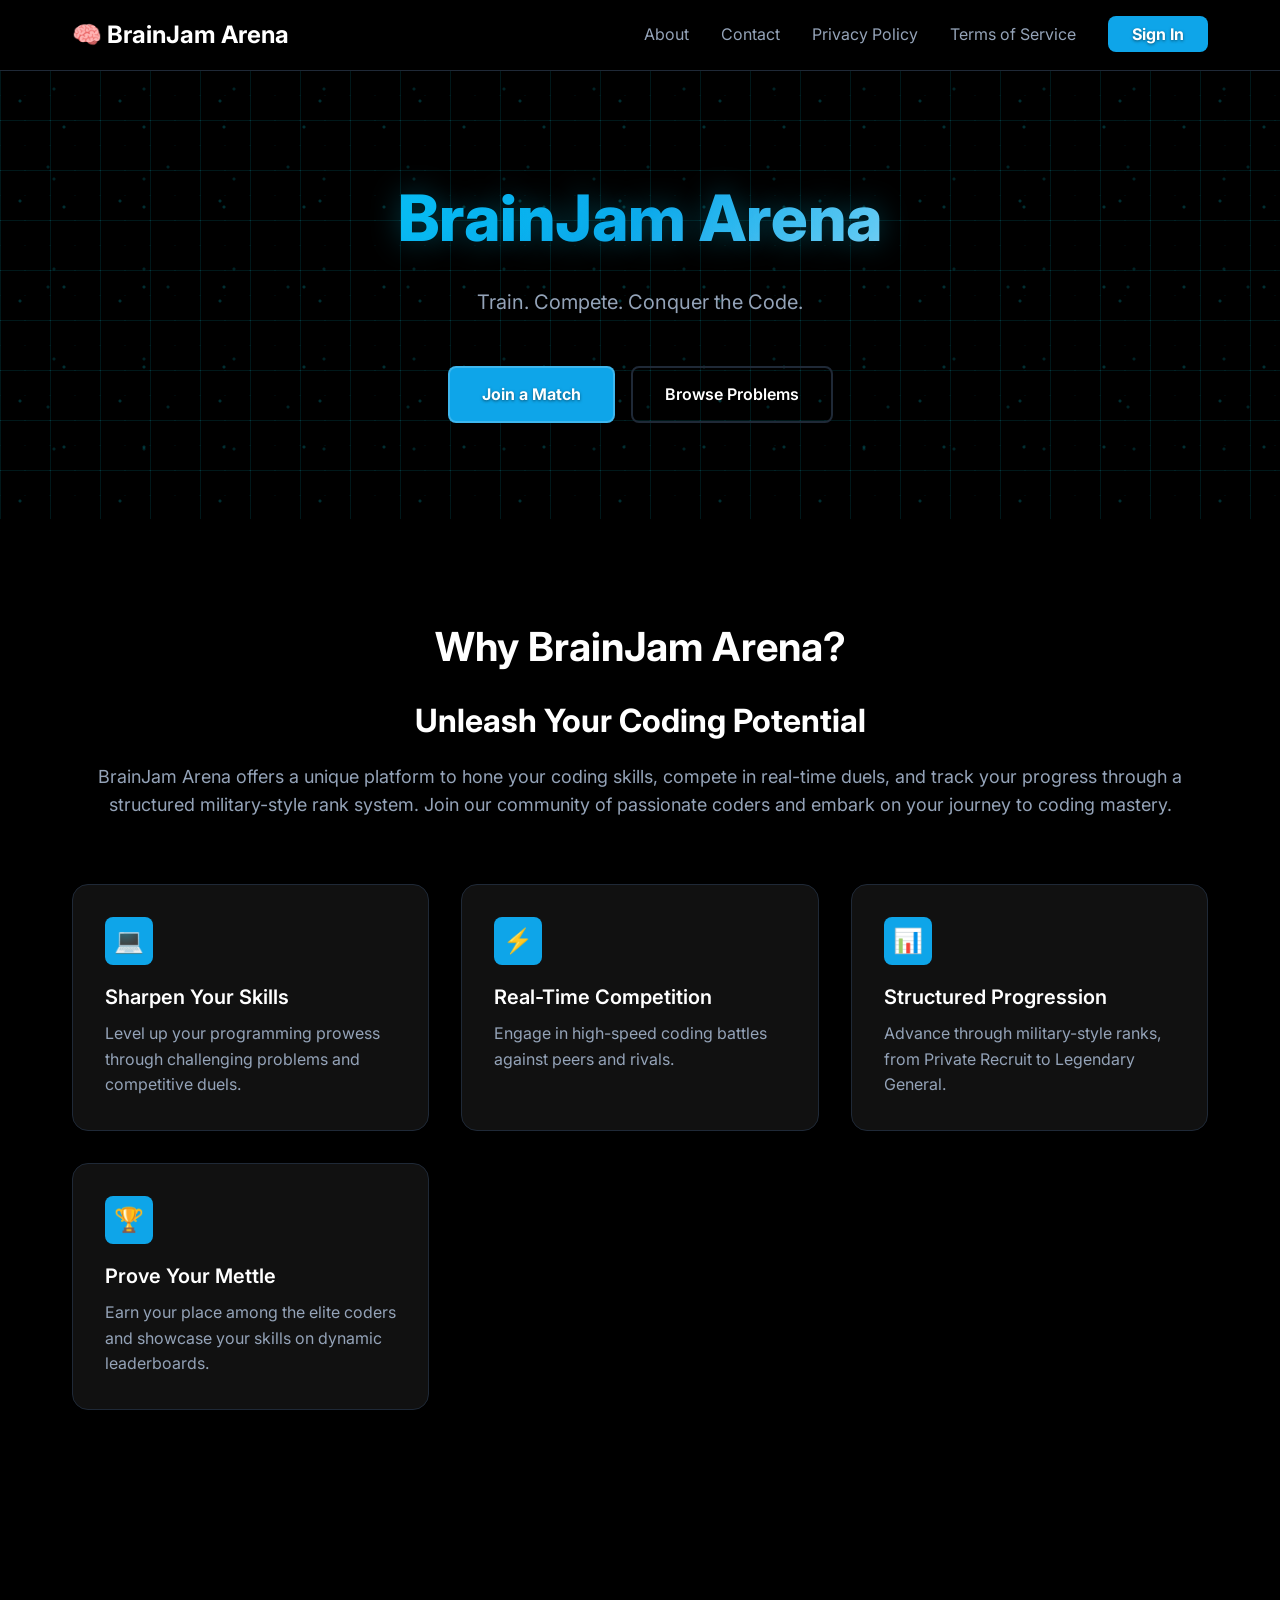
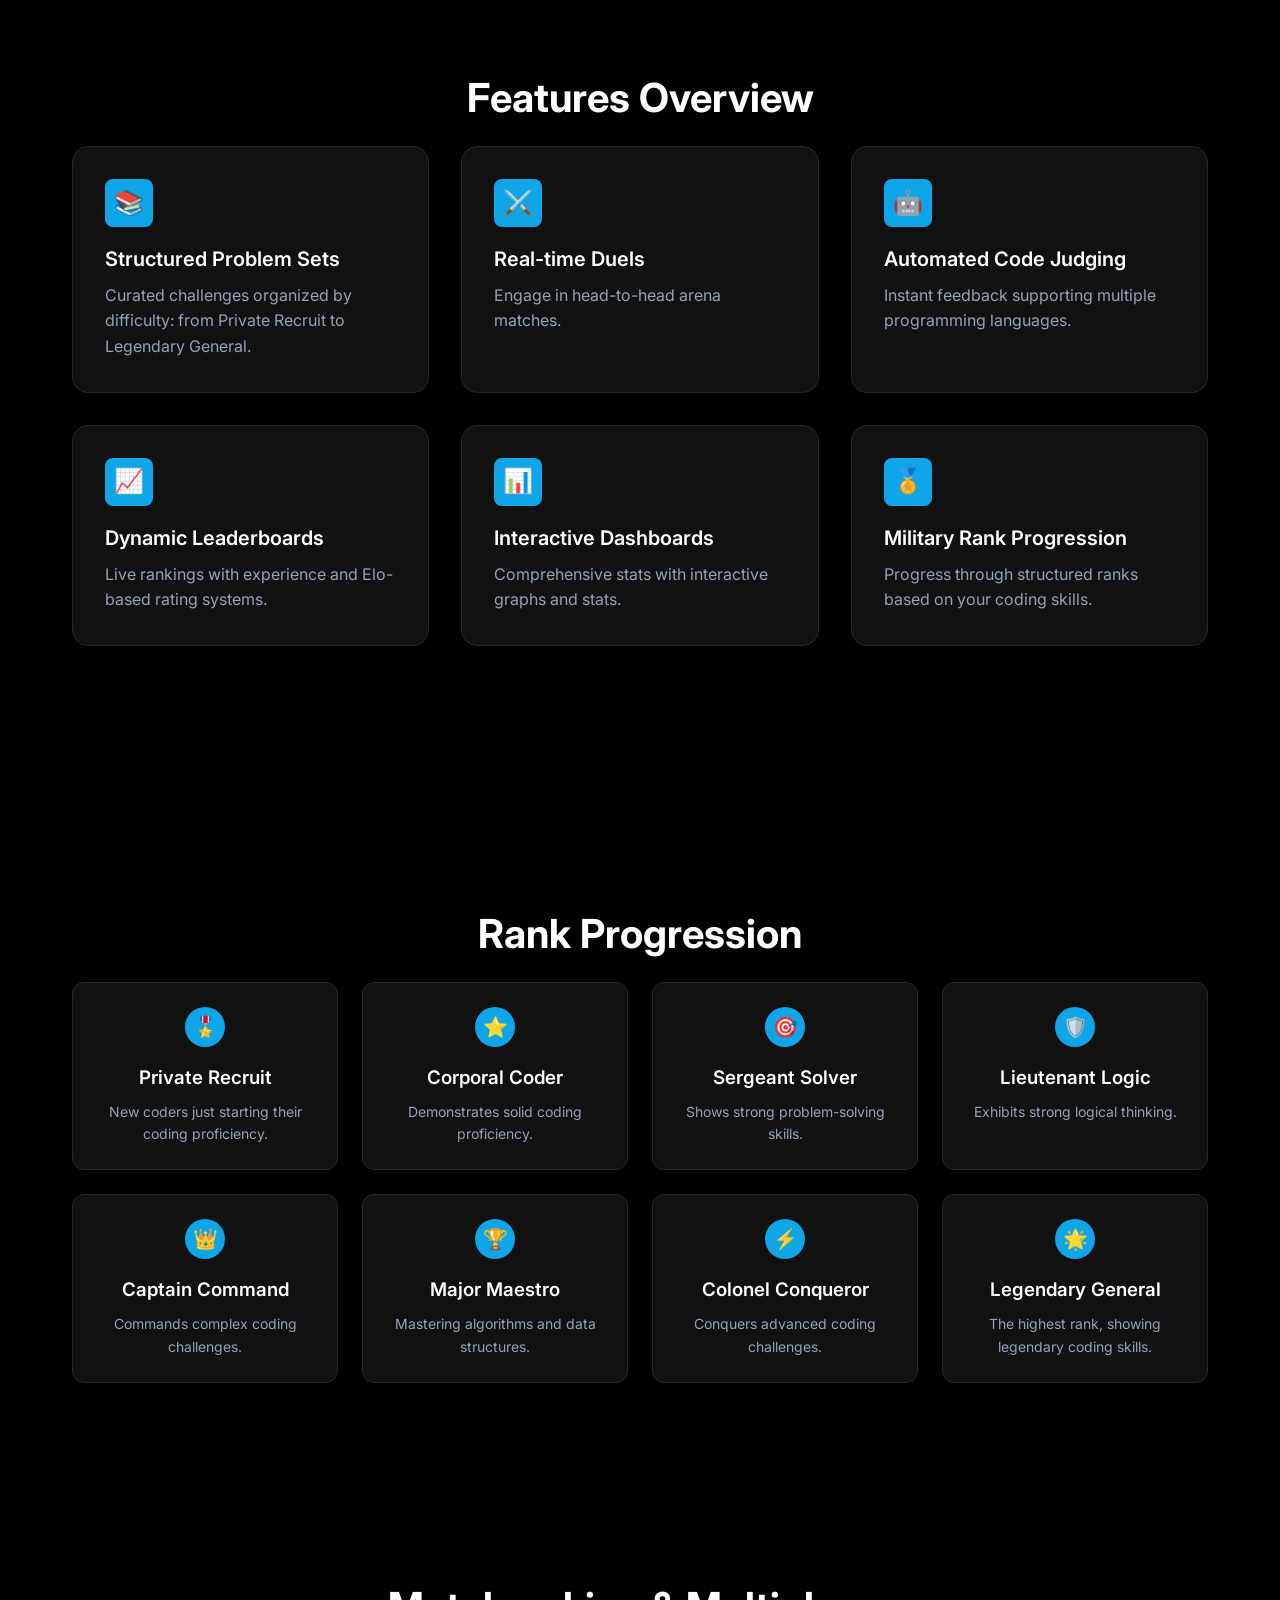
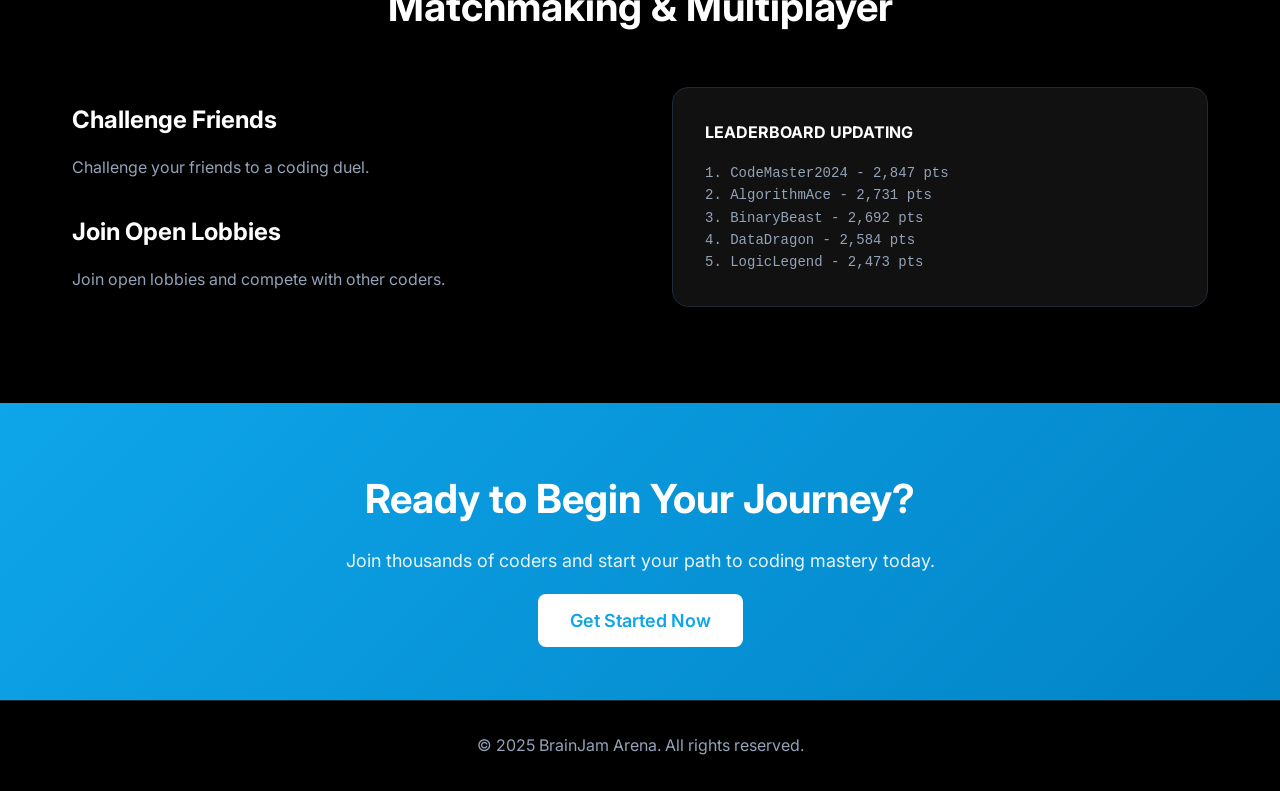
==== public/index.html @ a9536082 "Initial commit: BrainJam project setup" ====
<!DOCTYPE html>
<html lang="en">
<head>
    <meta charset="UTF-8">
    <meta name="viewport" content="width=device-width, initial-scale=1.0">
    <title>BrainJam Arena - Train. Compete. Conquer the Code.</title>
    <link rel="stylesheet" href="css/home.css">
    <link href="https://fonts.googleapis.com/css2?family=Inter:wght@300;400;500;600;700;800&display=swap" rel="stylesheet">
</head>
<body>
    <!-- Header Navigation -->
    <header class="header">
        <nav class="nav-container">
            <a href="/" class="logo">🧠 BrainJam Arena</a>
            <ul class="nav-links">
                <li><a href="#about">About</a></li>
                <li><a href="#contact">Contact</a></li>
                <li><a href="#privacy">Privacy Policy</a></li>
                <li><a href="#terms">Terms of Service</a></li>
                <li><a href="/login.html" class="sign-up-btn">Sign In</a></li>
            </ul>
        </nav>
    </header>

    <!-- Hero Section -->
    <section class="hero">
        <div class="hero-content">
            <h1 class="hero-title">BrainJam Arena</h1>
            <p class="hero-subtitle">Train. Compete. Conquer the Code.</p>
            <div class="hero-buttons">
                <a href="/login.html" class="btn btn-primary">Join a Match</a>
                <a href="#features" class="btn btn-secondary">Browse Problems</a>
            </div>
        </div>
    </section>

    <!-- Why BrainJam Arena Section -->
    <section class="features">
        <div class="container">
            <h2 class="section-title">Why BrainJam Arena?</h2>
            <h3 class="section-title" style="font-size: 2rem; margin-bottom: 1rem;">Unleash Your Coding Potential</h3>
            <p class="section-subtitle">BrainJam Arena offers a unique platform to hone your coding skills, compete in real-time duels, and track your progress through a structured military-style rank system. Join our community of passionate coders and embark on your journey to coding mastery.</p>
            
            <div class="features-grid">
                <div class="feature-card">
                    <div class="feature-icon">💻</div>
                    <h3 class="feature-title">Sharpen Your Skills</h3>
                    <p class="feature-description">Level up your programming prowess through challenging problems and competitive duels.</p>
                </div>
                
                <div class="feature-card">
                    <div class="feature-icon">⚡</div>
                    <h3 class="feature-title">Real-Time Competition</h3>
                    <p class="feature-description">Engage in high-speed coding battles against peers and rivals.</p>
                </div>
                
                <div class="feature-card">
                    <div class="feature-icon">📊</div>
                    <h3 class="feature-title">Structured Progression</h3>
                    <p class="feature-description">Advance through military-style ranks, from Private Recruit to Legendary General.</p>
                </div>
                
                <div class="feature-card">
                    <div class="feature-icon">🏆</div>
                    <h3 class="feature-title">Prove Your Mettle</h3>
                    <p class="feature-description">Earn your place among the elite coders and showcase your skills on dynamic leaderboards.</p>
                </div>
            </div>
        </div>
    </section>

    <!-- Features Overview -->
    <section class="features" style="background: var(--bg-dark);">
        <div class="container">
            <h2 class="section-title">Features Overview</h2>
            
            <div class="features-grid">
                <div class="feature-card">
                    <div class="feature-icon">📚</div>
                    <h3 class="feature-title">Structured Problem Sets</h3>
                    <p class="feature-description">Curated challenges organized by difficulty: from Private Recruit to Legendary General.</p>
                </div>
                
                <div class="feature-card">
                    <div class="feature-icon">⚔️</div>
                    <h3 class="feature-title">Real-time Duels</h3>
                    <p class="feature-description">Engage in head-to-head arena matches.</p>
                </div>
                
                <div class="feature-card">
                    <div class="feature-icon">🤖</div>
                    <h3 class="feature-title">Automated Code Judging</h3>
                    <p class="feature-description">Instant feedback supporting multiple programming languages.</p>
                </div>
                
                <div class="feature-card">
                    <div class="feature-icon">📈</div>
                    <h3 class="feature-title">Dynamic Leaderboards</h3>
                    <p class="feature-description">Live rankings with experience and Elo-based rating systems.</p>
                </div>
                
                <div class="feature-card">
                    <div class="feature-icon">📊</div>
                    <h3 class="feature-title">Interactive Dashboards</h3>
                    <p class="feature-description">Comprehensive stats with interactive graphs and stats.</p>
                </div>
                
                <div class="feature-card">
                    <div class="feature-icon">🏅</div>
                    <h3 class="feature-title">Military Rank Progression</h3>
                    <p class="feature-description">Progress through structured ranks based on your coding skills.</p>
                </div>
            </div>
        </div>
    </section>

    <!-- Rank Progression -->
    <section class="ranking">
        <div class="container">
            <h2 class="section-title">Rank Progression</h2>
            
            <div class="ranking-grid">
                <div class="rank-card">
                    <div class="rank-icon">🎖️</div>
                    <h3 class="rank-title">Private Recruit</h3>
                    <p class="rank-description">New coders just starting their coding proficiency.</p>
                </div>
                
                <div class="rank-card">
                    <div class="rank-icon">⭐</div>
                    <h3 class="rank-title">Corporal Coder</h3>
                    <p class="rank-description">Demonstrates solid coding proficiency.</p>
                </div>
                
                <div class="rank-card">
                    <div class="rank-icon">🎯</div>
                    <h3 class="rank-title">Sergeant Solver</h3>
                    <p class="rank-description">Shows strong problem-solving skills.</p>
                </div>
                
                <div class="rank-card">
                    <div class="rank-icon">🛡️</div>
                    <h3 class="rank-title">Lieutenant Logic</h3>
                    <p class="rank-description">Exhibits strong logical thinking.</p>
                </div>
                
                <div class="rank-card">
                    <div class="rank-icon">👑</div>
                    <h3 class="rank-title">Captain Command</h3>
                    <p class="rank-description">Commands complex coding challenges.</p>
                </div>
                
                <div class="rank-card">
                    <div class="rank-icon">🏆</div>
                    <h3 class="rank-title">Major Maestro</h3>
                    <p class="rank-description">Mastering algorithms and data structures.</p>
                </div>
                
                <div class="rank-card">
                    <div class="rank-icon">⚡</div>
                    <h3 class="rank-title">Colonel Conqueror</h3>
                    <p class="rank-description">Conquers advanced coding challenges.</p>
                </div>
                
                <div class="rank-card">
                    <div class="rank-icon">🌟</div>
                    <h3 class="rank-title">Legendary General</h3>
                    <p class="rank-description">The highest rank, showing legendary coding skills.</p>
                </div>
            </div>
        </div>
    </section>

    <!-- Matchmaking & Multiplayer -->
    <section class="features" style="background: var(--bg-darker);">
        <div class="container">
            <h2 class="section-title">Matchmaking & Multiplayer</h2>
            
            <div style="display: grid; grid-template-columns: 1fr 1fr; gap: 4rem; align-items: center; margin-top: 3rem;">
                <div>
                    <h3 style="font-size: 1.5rem; margin-bottom: 1rem;">Challenge Friends</h3>
                    <p style="color: var(--text-gray); margin-bottom: 2rem;">Challenge your friends to a coding duel.</p>
                    
                    <h3 style="font-size: 1.5rem; margin-bottom: 1rem;">Join Open Lobbies</h3>
                    <p style="color: var(--text-gray);">Join open lobbies and compete with other coders.</p>
                </div>
                
                <div style="background: var(--card-bg); padding: 2rem; border-radius: 1rem; border: 1px solid var(--border-gray);">
                    <h4 style="margin-bottom: 1rem;">LEADERBOARD UPDATING</h4>
                    <div style="font-family: monospace; font-size: 0.875rem; color: var(--text-gray);">
                        <div>1. CodeMaster2024 - 2,847 pts</div>
                        <div>2. AlgorithmAce - 2,731 pts</div>
                        <div>3. BinaryBeast - 2,692 pts</div>
                        <div>4. DataDragon - 2,584 pts</div>
                        <div>5. LogicLegend - 2,473 pts</div>
                    </div>
                </div>
            </div>
        </div>
    </section>

    <!-- Call to Action -->
    <section class="cta">
        <div class="container">
            <h2 class="cta-title">Ready to Begin Your Journey?</h2>
            <p class="cta-description">Join thousands of coders and start your path to coding mastery today.</p>
            <a href="/register" class="btn" style="background: white; color: var(--primary-color); padding: 1rem 2rem; font-size: 1.125rem;">Get Started Now</a>
        </div>
    </section>

    <!-- Footer -->
    <footer class="footer">
        <div class="container">
            <div class="footer-content">
                <p>&copy; 2025 BrainJam Arena. All rights reserved.</p>
            </div>
        </div>
    </footer>

    <script src="js/home.js"></script>
</body>
</html>
---- public/css/home.css ----
* {
    margin: 0;
    padding: 0;
    box-sizing: border-box;
}

:root {
    --primary-color: #0ea5e9;
    --primary-hover: #0284c7;
    --bg-dark: #000000;
    --bg-darker: #000000;
    --text-light: #ffffff;
    --text-gray: #94a3b8;
    --border-gray: #1f2937;
    --card-bg: #111111;
    --success-color: #10b981;
    --error-color: #ef4444;
}

body {
    font-family: 'Inter', -apple-system, BlinkMacSystemFont, 'Segoe UI', Roboto, sans-serif;
    background: var(--bg-dark);
    color: var(--text-light);
    line-height: 1.6;
}

/* Header Navigation */
.header {
    background: var(--bg-darker);
    border-bottom: 1px solid var(--border-gray);
    padding: 1rem 0;
    position: sticky;
    top: 0;
    z-index: 100;
}

.nav-container {
    max-width: 1200px;
    margin: 0 auto;
    display: flex;
    justify-content: space-between;
    align-items: center;
    padding: 0 2rem;
}

.logo {
    font-size: 1.5rem;
    font-weight: 700;
    color: var(--text-light);
    text-decoration: none;
}

.nav-links {
    display: flex;
    list-style: none;
    gap: 2rem;
    align-items: center;
}

.nav-links a {
    color: var(--text-gray);
    text-decoration: none;
    transition: color 0.3s ease;
}

.nav-links a:hover {
    color: var(--text-light);
}

.sign-up-btn {
    background: var(--primary-color) !important;
    color: #ffffff !important;
    padding: 0.5rem 1.5rem;
    border-radius: 0.5rem;
    text-decoration: none;
    transition: all 0.3s ease;
    font-weight: 700;
    text-shadow: 0 1px 3px rgba(0, 0, 0, 0.5);
    border: none;
}

.sign-up-btn:hover {
    background: var(--primary-hover) !important;
    color: #ffffff !important;
    transform: translateY(-2px);
    box-shadow: 0 4px 12px rgba(14, 165, 233, 0.4);
    border-color: rgba(255, 255, 255, 0.4);
}

/* Hero Section */
.hero {
    background: #000000;
    padding: 6rem 0;
    position: relative;
    overflow: hidden;
}

.hero::before {
    content: '';
    position: absolute;
    top: 0;
    left: 0;
    right: 0;
    bottom: 0;
    background-image: 
        linear-gradient(90deg, rgba(0, 234, 255, 0.1) 1px, transparent 1px),
        linear-gradient(0deg, rgba(0, 234, 255, 0.1) 1px, transparent 1px),
        linear-gradient(45deg, rgba(0, 234, 255, 0.05) 1px, transparent 1px),
        linear-gradient(-45deg, rgba(0, 234, 255, 0.05) 1px, transparent 1px);
    background-size: 50px 50px, 50px 50px, 25px 25px, 25px 25px;
    background-position: 0 0, 0 0, 0 0, 0 0;
    animation: circuitFlow 20s linear infinite;
    z-index: 1;
}

.hero::after {
    content: '';
    position: absolute;
    top: 0;
    left: 0;
    right: 0;
    bottom: 0;
    background-image: 
        radial-gradient(circle at 20% 30%, rgba(0, 234, 255, 0.2) 1px, transparent 2px),
        radial-gradient(circle at 80% 70%, rgba(0, 234, 255, 0.2) 1px, transparent 2px),
        radial-gradient(circle at 40% 80%, rgba(0, 234, 255, 0.15) 1px, transparent 2px),
        radial-gradient(circle at 60% 20%, rgba(0, 234, 255, 0.15) 1px, transparent 2px);
    background-size: 100px 100px, 80px 80px, 120px 120px, 90px 90px;
    z-index: 2;
}

@keyframes circuitFlow {
    0% {
        background-position: 0 0, 0 0, 0 0, 0 0;
    }
    100% {
        background-position: 50px 50px, -50px -50px, 25px 25px, -25px -25px;
    }
}

.hero-content {
    max-width: 1200px;
    margin: 0 auto;
    text-align: center;
    padding: 0 2rem;
    position: relative;
    z-index: 3;
}

.hero-title {
    font-size: 4rem;
    font-weight: 800;
    margin-bottom: 1rem;
    background: linear-gradient(135deg, #00d4ff 0%, #0ea5e9 50%, #ffffff 100%);
    -webkit-background-clip: text;
    -webkit-text-fill-color: transparent;
    background-clip: text;
    text-shadow: 0 0 30px rgba(0, 212, 255, 0.3);
}

.hero-subtitle {
    font-size: 1.25rem;
    color: var(--text-gray);
    margin-bottom: 3rem;
    max-width: 600px;
    margin-left: auto;
    margin-right: auto;
}

.hero-buttons {
    display: flex;
    gap: 1rem;
    justify-content: center;
    flex-wrap: wrap;
}

.btn {
    padding: 0.875rem 2rem;
    border-radius: 0.5rem;
    font-weight: 600;
    text-decoration: none;
    transition: all 0.3s ease;
    border: none;
    cursor: pointer;
    font-size: 1rem;
}

.btn-primary {
    background: var(--primary-color) !important;
    color: #ffffff !important;
    font-weight: 700;
    text-shadow: 0 1px 3px rgba(0, 0, 0, 0.5);
    border: 2px solid rgba(255, 255, 255, 0.2);
}

.btn-primary:hover {
    background: var(--primary-hover) !important;
    color: #ffffff !important;
    transform: translateY(-2px);
    box-shadow: 0 4px 12px rgba(14, 165, 233, 0.4);
    border-color: rgba(255, 255, 255, 0.4);
}

.btn-secondary {
    background: transparent;
    color: var(--text-light);
    border: 2px solid var(--border-gray);
}

.btn-secondary:hover {
    border-color: var(--primary-color);
    color: var(--primary-color);
}

/* Features Section */
.features {
    padding: 6rem 0;
    background: var(--bg-darker);
}

.container {
    max-width: 1200px;
    margin: 0 auto;
    padding: 0 2rem;
}

.section-title {
    text-align: center;
    font-size: 2.5rem;
    font-weight: 700;
    margin-bottom: 1rem;
}

.section-subtitle {
    text-align: center;
    color: var(--text-gray);
    margin-bottom: 4rem;
    font-size: 1.125rem;
}

.features-grid {
    display: grid;
    grid-template-columns: repeat(auto-fit, minmax(300px, 1fr));
    gap: 2rem;
    margin-bottom: 4rem;
}

.feature-card {
    background: var(--card-bg);
    padding: 2rem;
    border-radius: 1rem;
    border: 1px solid var(--border-gray);
    transition: transform 0.3s ease, border-color 0.3s ease;
}

.feature-card:hover {
    transform: translateY(-5px);
    border-color: var(--primary-color);
}

.feature-icon {
    width: 3rem;
    height: 3rem;
    background: var(--primary-color);
    border-radius: 0.5rem;
    display: flex;
    align-items: center;
    justify-content: center;
    margin-bottom: 1rem;
    font-size: 1.5rem;
}

.feature-title {
    font-size: 1.25rem;
    font-weight: 600;
    margin-bottom: 0.5rem;
}

.feature-description {
    color: var(--text-gray);
    line-height: 1.6;
}

/* Ranking Section */
.ranking {
    padding: 6rem 0;
}

.ranking-grid {
    display: grid;
    grid-template-columns: repeat(auto-fit, minmax(250px, 1fr));
    gap: 1.5rem;
}

.rank-card {
    background: var(--card-bg);
    padding: 1.5rem;
    border-radius: 0.75rem;
    border: 1px solid var(--border-gray);
    text-align: center;
    transition: transform 0.3s ease, border-color 0.3s ease;
}

.rank-card:hover {
    transform: translateY(-3px);
    border-color: var(--primary-color);
}

.rank-icon {
    width: 2.5rem;
    height: 2.5rem;
    background: var(--primary-color);
    border-radius: 50%;
    display: flex;
    align-items: center;
    justify-content: center;
    margin: 0 auto 1rem;
    font-size: 1.25rem;
}

.rank-title {
    font-weight: 600;
    margin-bottom: 0.5rem;
}

.rank-description {
    color: var(--text-gray);
    font-size: 0.875rem;
}

/* Call to Action */
.cta {
    background: linear-gradient(135deg, var(--primary-color) 0%, var(--primary-hover) 100%);
    padding: 4rem 0;
    text-align: center;
}

.cta-title {
    font-size: 2.5rem;
    font-weight: 700;
    margin-bottom: 1rem;
}

.cta-description {
    font-size: 1.125rem;
    margin-bottom: 2rem;
    opacity: 0.9;
}

/* Footer */
.footer {
    background: var(--bg-darker);
    padding: 2rem 0;
    border-top: 1px solid var(--border-gray);
    text-align: center;
}

.footer-content {
    color: var(--text-gray);
}

/* Responsive Design */
@media (max-width: 768px) {
    .nav-container {
        padding: 0 1rem;
    }
    
    .nav-links {
        gap: 1rem;
    }
    
    .hero-title {
        font-size: 2.5rem;
    }
    
    .hero-buttons {
        flex-direction: column;
        align-items: center;
    }
    
    .btn {
        width: 100%;
        max-width: 300px;
    }
    
    .features-grid {
        grid-template-columns: 1fr;
    }
    
    .ranking-grid {
        grid-template-columns: 1fr;
    }
}

/* Animations */
@keyframes fadeInUp {
    from {
        opacity: 0;
        transform: translateY(30px);
    }
    to {
        opacity: 1;
        transform: translateY(0);
    }
}

.feature-card {
    animation: fadeInUp 0.6s ease forwards;
}

.feature-card:nth-child(2) {
    animation-delay: 0.1s;
}

.feature-card:nth-child(3) {
    animation-delay: 0.2s;
}

.feature-card:nth-child(4) {
    animation-delay: 0.3s;
}
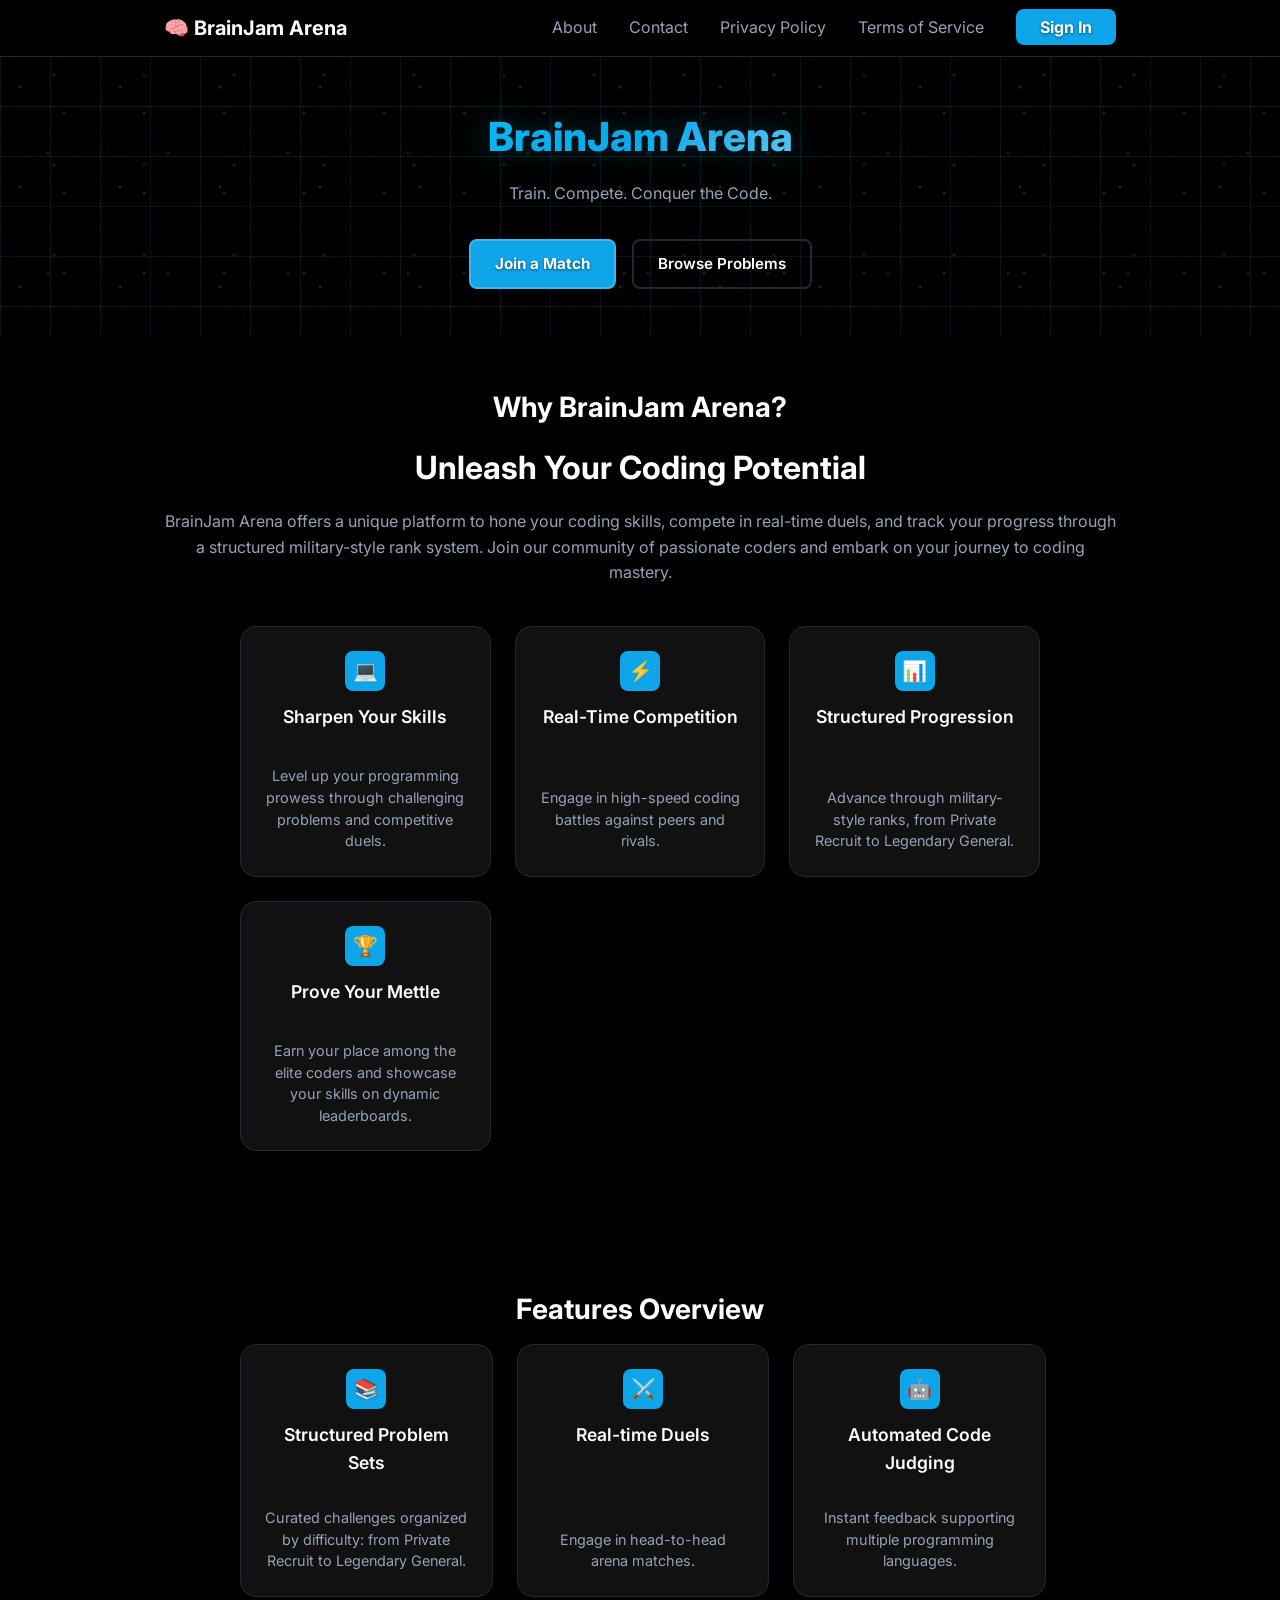
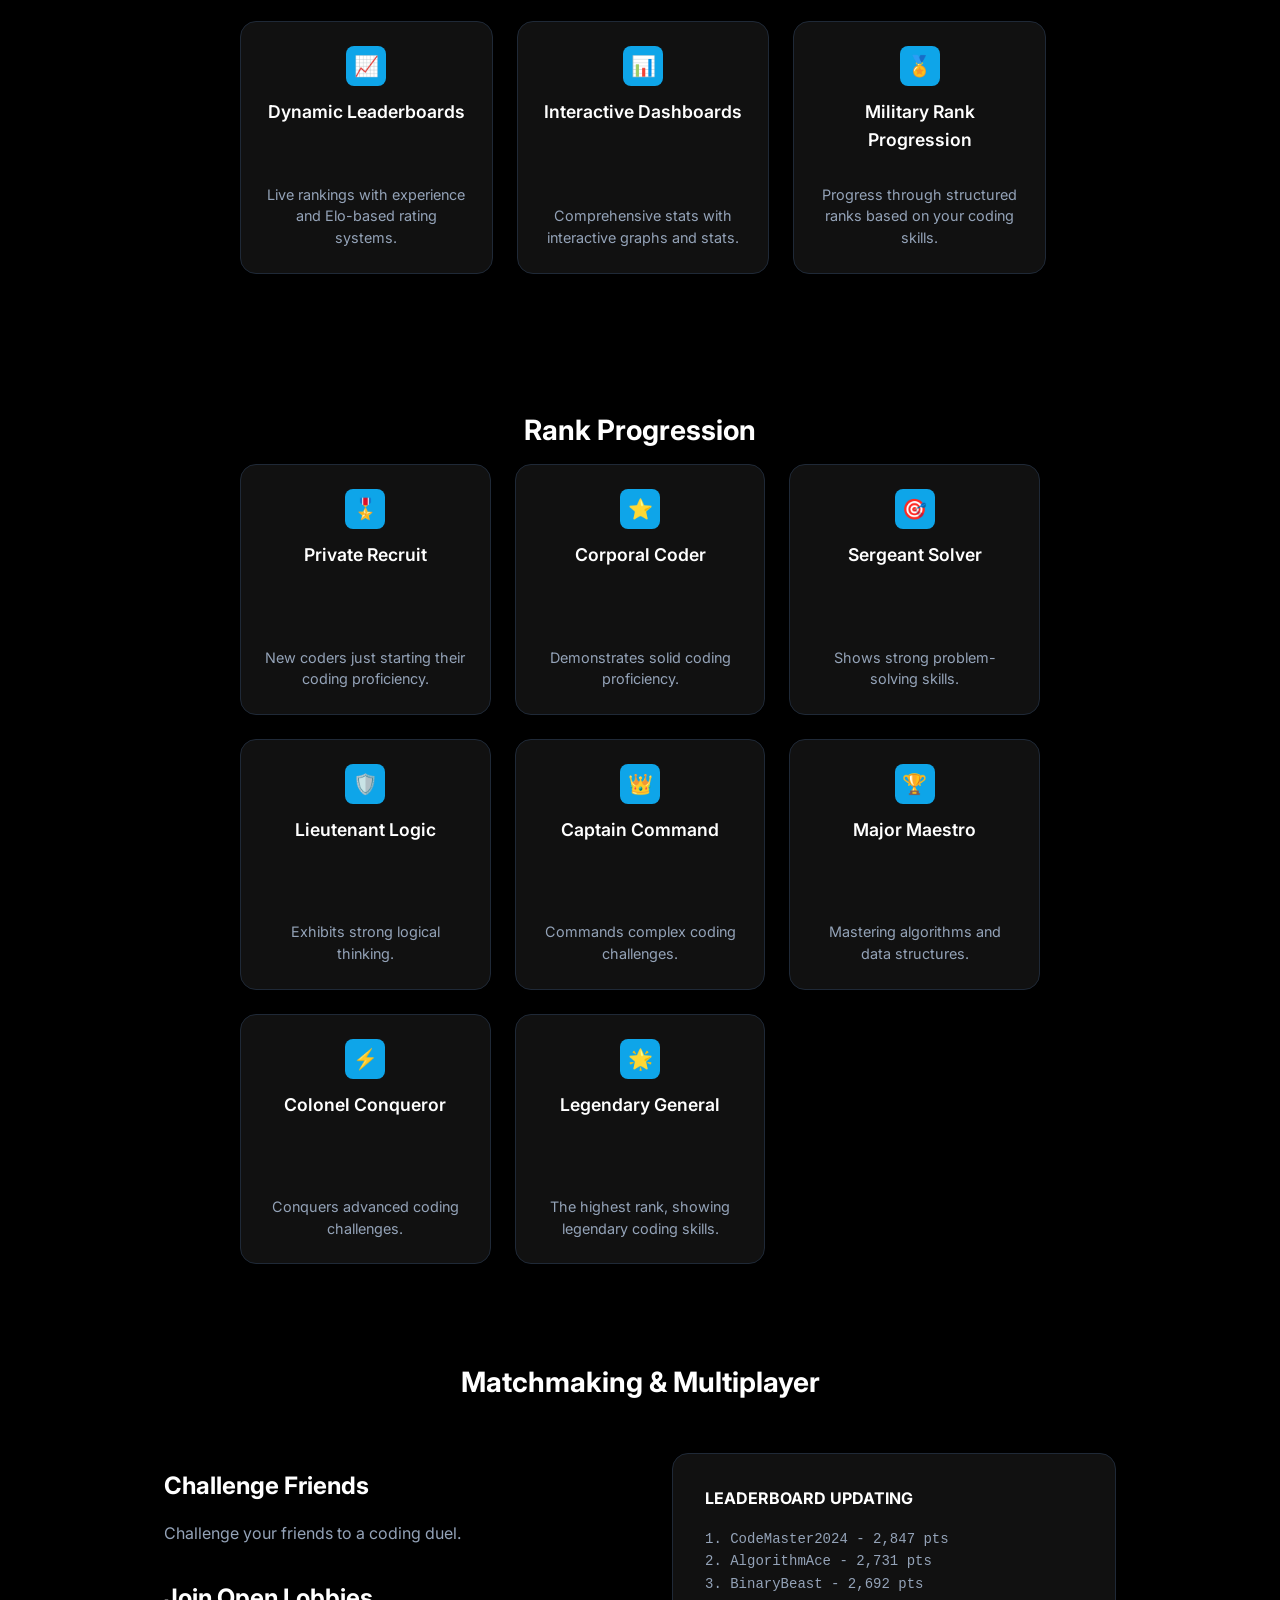
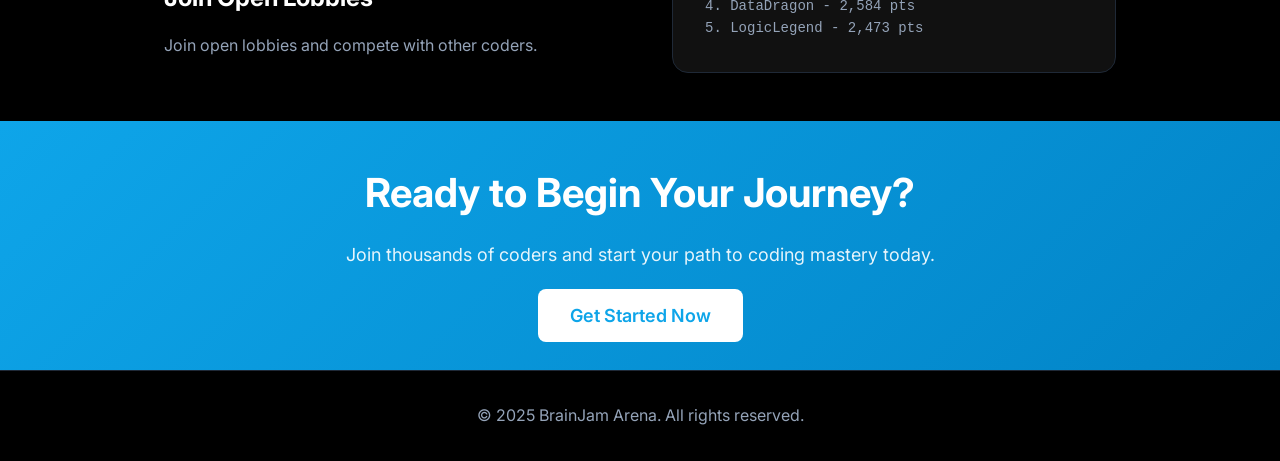
==== commit 225ccd76: "update the size of the fonts, cards and sections." ====
--- a/public/index.html
+++ b/public/index.html
@@ -74,7 +74,7 @@
         <div class="container">
             <h2 class="section-title">Features Overview</h2>
             
-            <div class="features-grid">
+            <div class="features-overview-grid">
                 <div class="feature-card">
                     <div class="feature-icon">📚</div>
                     <h3 class="feature-title">Structured Problem Sets</h3>
--- a/public/css/home.css
+++ b/public/css/home.css
@@ -28,23 +28,23 @@
 .header {
     background: var(--bg-darker);
     border-bottom: 1px solid var(--border-gray);
-    padding: 1rem 0;
+    padding: 0.75rem 0;
     position: sticky;
     top: 0;
     z-index: 100;
 }
 
 .nav-container {
-    max-width: 1200px;
+    max-width: 1000px;
     margin: 0 auto;
     display: flex;
     justify-content: space-between;
     align-items: center;
-    padding: 0 2rem;
+    padding: 0 1.5rem;
 }
 
 .logo {
-    font-size: 1.5rem;
+    font-size: 1.25rem;
     font-weight: 700;
     color: var(--text-light);
     text-decoration: none;
@@ -90,7 +90,7 @@
 /* Hero Section */
 .hero {
     background: #000000;
-    padding: 6rem 0;
+    padding: 3rem 0;
     position: relative;
     overflow: hidden;
 }
@@ -139,18 +139,18 @@
 }
 
 .hero-content {
-    max-width: 1200px;
+    max-width: 1000px;
     margin: 0 auto;
     text-align: center;
-    padding: 0 2rem;
+    padding: 0 1.5rem;
     position: relative;
     z-index: 3;
 }
 
 .hero-title {
-    font-size: 4rem;
+    font-size: 2.5rem;
     font-weight: 800;
-    margin-bottom: 1rem;
+    margin-bottom: 0.75rem;
     background: linear-gradient(135deg, #00d4ff 0%, #0ea5e9 50%, #ffffff 100%);
     -webkit-background-clip: text;
     -webkit-text-fill-color: transparent;
@@ -159,10 +159,10 @@
 }
 
 .hero-subtitle {
-    font-size: 1.25rem;
+    font-size: 1rem;
     color: var(--text-gray);
-    margin-bottom: 3rem;
-    max-width: 600px;
+    margin-bottom: 2rem;
+    max-width: 500px;
     margin-left: auto;
     margin-right: auto;
 }
@@ -175,14 +175,14 @@
 }
 
 .btn {
-    padding: 0.875rem 2rem;
+    padding: 0.7rem 1.5rem;
     border-radius: 0.5rem;
     font-weight: 600;
     text-decoration: none;
     transition: all 0.3s ease;
     border: none;
     cursor: pointer;
-    font-size: 1rem;
+    font-size: 0.95rem;
 }
 
 .btn-primary {
@@ -214,40 +214,59 @@
 
 /* Features Section */
 .features {
-    padding: 6rem 0;
+    padding: 3rem 0;
     background: var(--bg-darker);
 }
 
 .container {
-    max-width: 1200px;
+    max-width: 1000px;
     margin: 0 auto;
-    padding: 0 2rem;
+    padding: 0 1.5rem;
 }
 
 .section-title {
     text-align: center;
-    font-size: 2.5rem;
+    font-size: 1.75rem;
     font-weight: 700;
-    margin-bottom: 1rem;
+    margin-bottom: 0.75rem;
 }
 
 .section-subtitle {
     text-align: center;
     color: var(--text-gray);
-    margin-bottom: 4rem;
-    font-size: 1.125rem;
+    margin-bottom: 2.5rem;
+    font-size: 1rem;
 }
 
 .features-grid {
     display: grid;
-    grid-template-columns: repeat(auto-fit, minmax(300px, 1fr));
-    gap: 2rem;
-    margin-bottom: 4rem;
+    grid-template-columns: repeat(3, 1fr);
+    gap: 1.5rem;
+    margin-bottom: 2.5rem;
+    max-width: 800px;
+    margin-left: auto;
+    margin-right: auto;
+}
+
+.features-overview-grid {
+    display: grid;
+    grid-template-columns: repeat(3, 1fr);
+    gap: 1.5rem;
+    margin-bottom: 2.5rem;
+    max-width: 800px;
+    margin-left: auto;
+    margin-right: auto;
 }
 
 .feature-card {
     background: var(--card-bg);
-    padding: 2rem;
+    padding: 1.5rem;
+    aspect-ratio: 1;
+    display: flex;
+    flex-direction: column;
+    align-items: center;
+    justify-content: center;
+    text-align: center;
     border-radius: 1rem;
     border: 1px solid var(--border-gray);
     transition: transform 0.3s ease, border-color 0.3s ease;
@@ -259,50 +278,59 @@
 }
 
 .feature-icon {
-    width: 3rem;
-    height: 3rem;
+    width: 2.5rem;
+    height: 2.5rem;
     background: var(--primary-color);
     border-radius: 0.5rem;
     display: flex;
     align-items: center;
     justify-content: center;
-    margin-bottom: 1rem;
-    font-size: 1.5rem;
+    margin-bottom: 0.75rem;
+    font-size: 1.25rem;
 }
 
 .feature-title {
-    font-size: 1.25rem;
+    font-size: 1.1rem;
     font-weight: 600;
     margin-bottom: 0.5rem;
 }
 
 .feature-description {
     color: var(--text-gray);
-    line-height: 1.6;
+    font-size: 0.9rem;
+    line-height: 1.5;
+    margin-top: auto;
 }
 
 /* Ranking Section */
 .ranking {
-    padding: 6rem 0;
+    padding: 3rem 0;
 }
 
 .ranking-grid {
     display: grid;
-    grid-template-columns: repeat(auto-fit, minmax(250px, 1fr));
+    grid-template-columns: repeat(3, 1fr);
     gap: 1.5rem;
+    max-width: 800px;
+    margin: 0 auto;
 }
 
 .rank-card {
     background: var(--card-bg);
     padding: 1.5rem;
-    border-radius: 0.75rem;
+    border-radius: 1rem;
     border: 1px solid var(--border-gray);
+    aspect-ratio: 1;
+    display: flex;
+    flex-direction: column;
+    align-items: center;
+    justify-content: center;
     text-align: center;
     transition: transform 0.3s ease, border-color 0.3s ease;
 }
 
 .rank-card:hover {
-    transform: translateY(-3px);
+    transform: translateY(-5px);
     border-color: var(--primary-color);
 }
 
@@ -310,28 +338,31 @@
     width: 2.5rem;
     height: 2.5rem;
     background: var(--primary-color);
-    border-radius: 50%;
+    border-radius: 0.5rem;
     display: flex;
     align-items: center;
     justify-content: center;
-    margin: 0 auto 1rem;
+    margin-bottom: 0.75rem;
     font-size: 1.25rem;
 }
 
 .rank-title {
     font-weight: 600;
     margin-bottom: 0.5rem;
+    font-size: 1.1rem;
 }
 
 .rank-description {
     color: var(--text-gray);
-    font-size: 0.875rem;
+    font-size: 0.9rem;
+    line-height: 1.5;
+    margin-top: auto;
 }
 
 /* Call to Action */
 .cta {
     background: linear-gradient(135deg, var(--primary-color) 0%, var(--primary-hover) 100%);
-    padding: 4rem 0;
+    padding: 2.5rem 0;
     text-align: center;
 }
 
@@ -366,29 +397,70 @@
     }
     
     .nav-links {
-        gap: 1rem;
+        gap: 0.75rem;
+    }
+    
+    .hero {
+        padding: 2rem 0;
     }
     
     .hero-title {
-        font-size: 2.5rem;
+        font-size: 2rem;
+    }
+    
+    .hero-subtitle {
+        font-size: 0.95rem;
+        margin-bottom: 1.5rem;
     }
     
     .hero-buttons {
         flex-direction: column;
         align-items: center;
+        gap: 0.75rem;
     }
     
     .btn {
         width: 100%;
-        max-width: 300px;
+        max-width: 280px;
+        padding: 0.6rem 1.25rem;
+    }
+    
+    .features, .ranking {
+        padding: 2rem 0;
+    }
+    
+    .section-title {
+        font-size: 1.5rem;
     }
     
     .features-grid {
-        grid-template-columns: 1fr;
+        grid-template-columns: repeat(2, 1fr);
+        gap: 1rem;
+        max-width: 400px;
+    }
+    
+    .features-overview-grid {
+        grid-template-columns: repeat(2, 1fr);
+        gap: 1rem;
+        max-width: 400px;
+    }
+    
+    .feature-card {
+        padding: 1rem;
     }
     
     .ranking-grid {
-        grid-template-columns: 1fr;
+        grid-template-columns: repeat(2, 1fr);
+        gap: 1rem;
+        max-width: 400px;
+    }
+    
+    .rank-card {
+        padding: 1rem;
+    }
+    
+    .cta {
+        padding: 2rem 0;
     }
 }
 
@@ -419,3 +491,21 @@
 .feature-card:nth-child(4) {
     animation-delay: 0.3s;
 }
+
+/* Medium screens - tablets */
+@media (max-width: 1024px) and (min-width: 769px) {
+    .features-grid {
+        grid-template-columns: repeat(2, 1fr);
+        max-width: 600px;
+    }
+    
+    .features-overview-grid {
+        grid-template-columns: repeat(2, 1fr);
+        max-width: 600px;
+    }
+    
+    .ranking-grid {
+        grid-template-columns: repeat(3, 1fr);
+        max-width: 700px;
+    }
+}
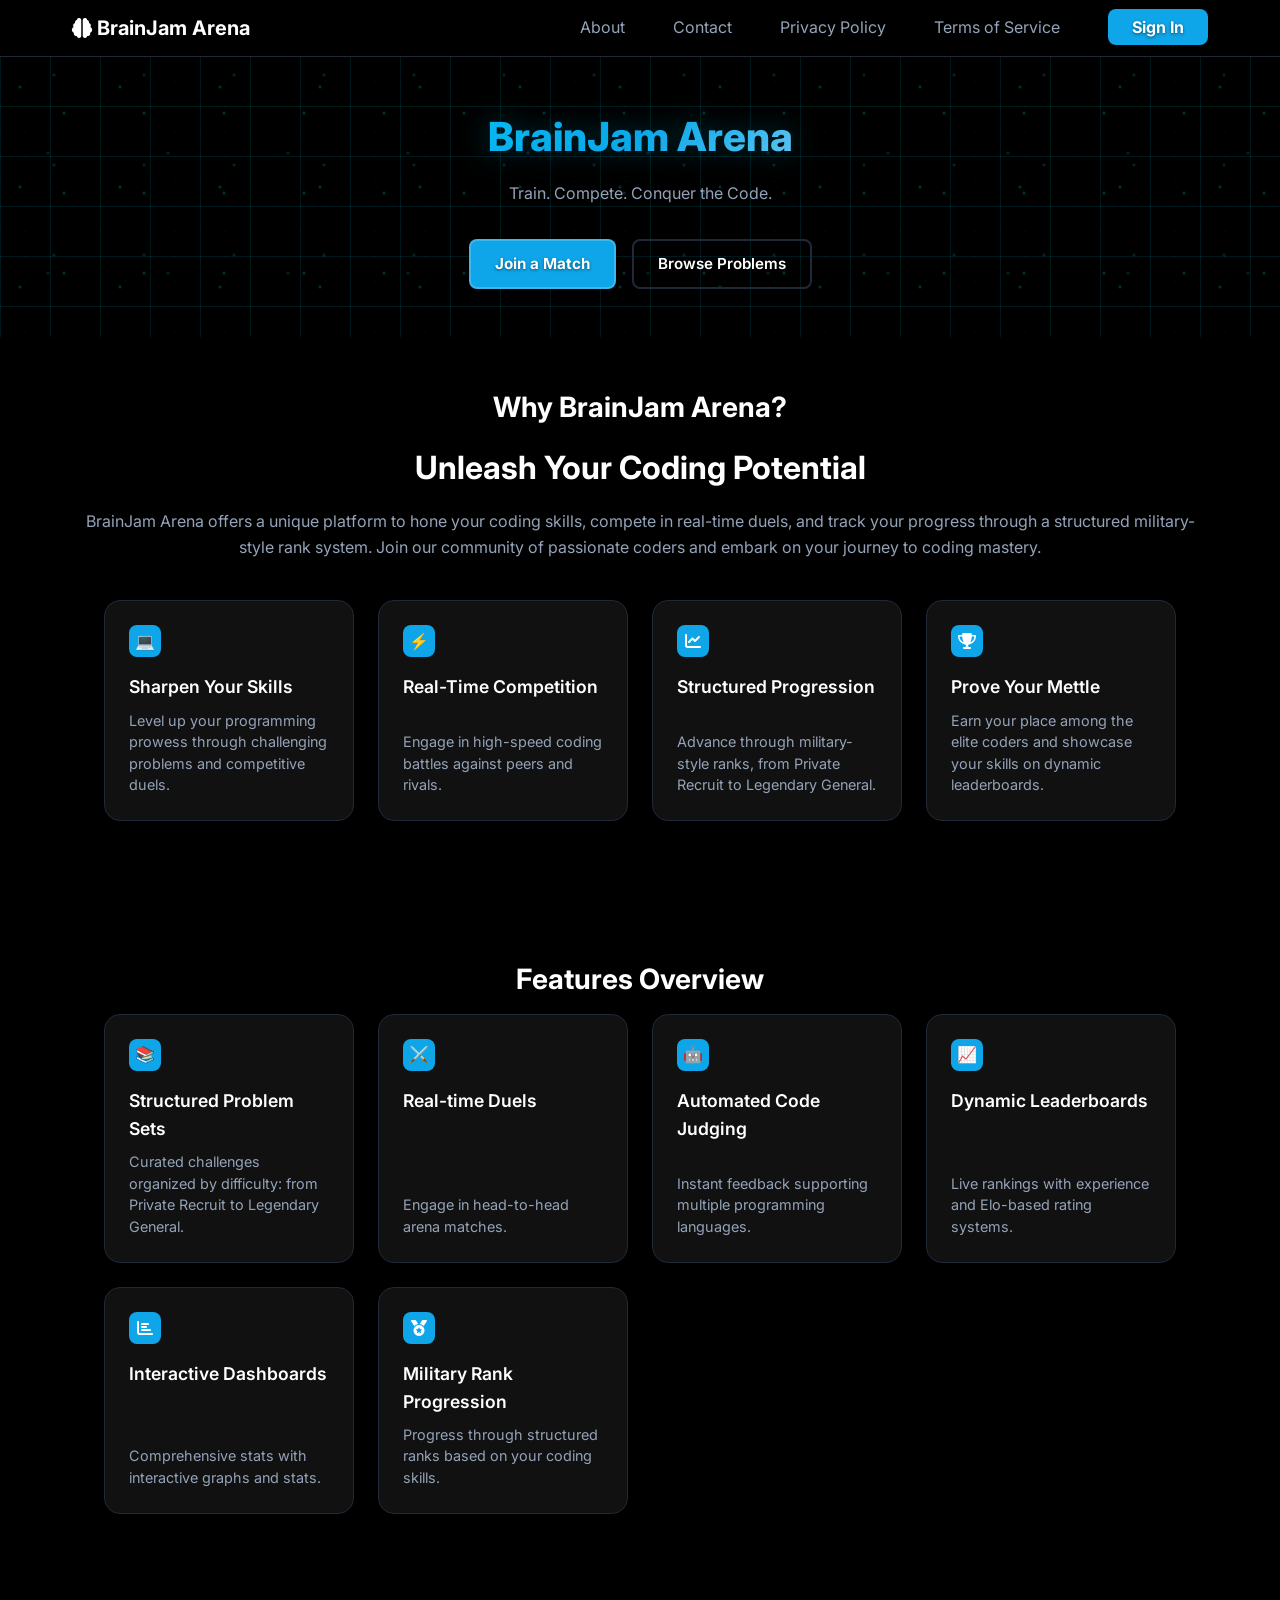
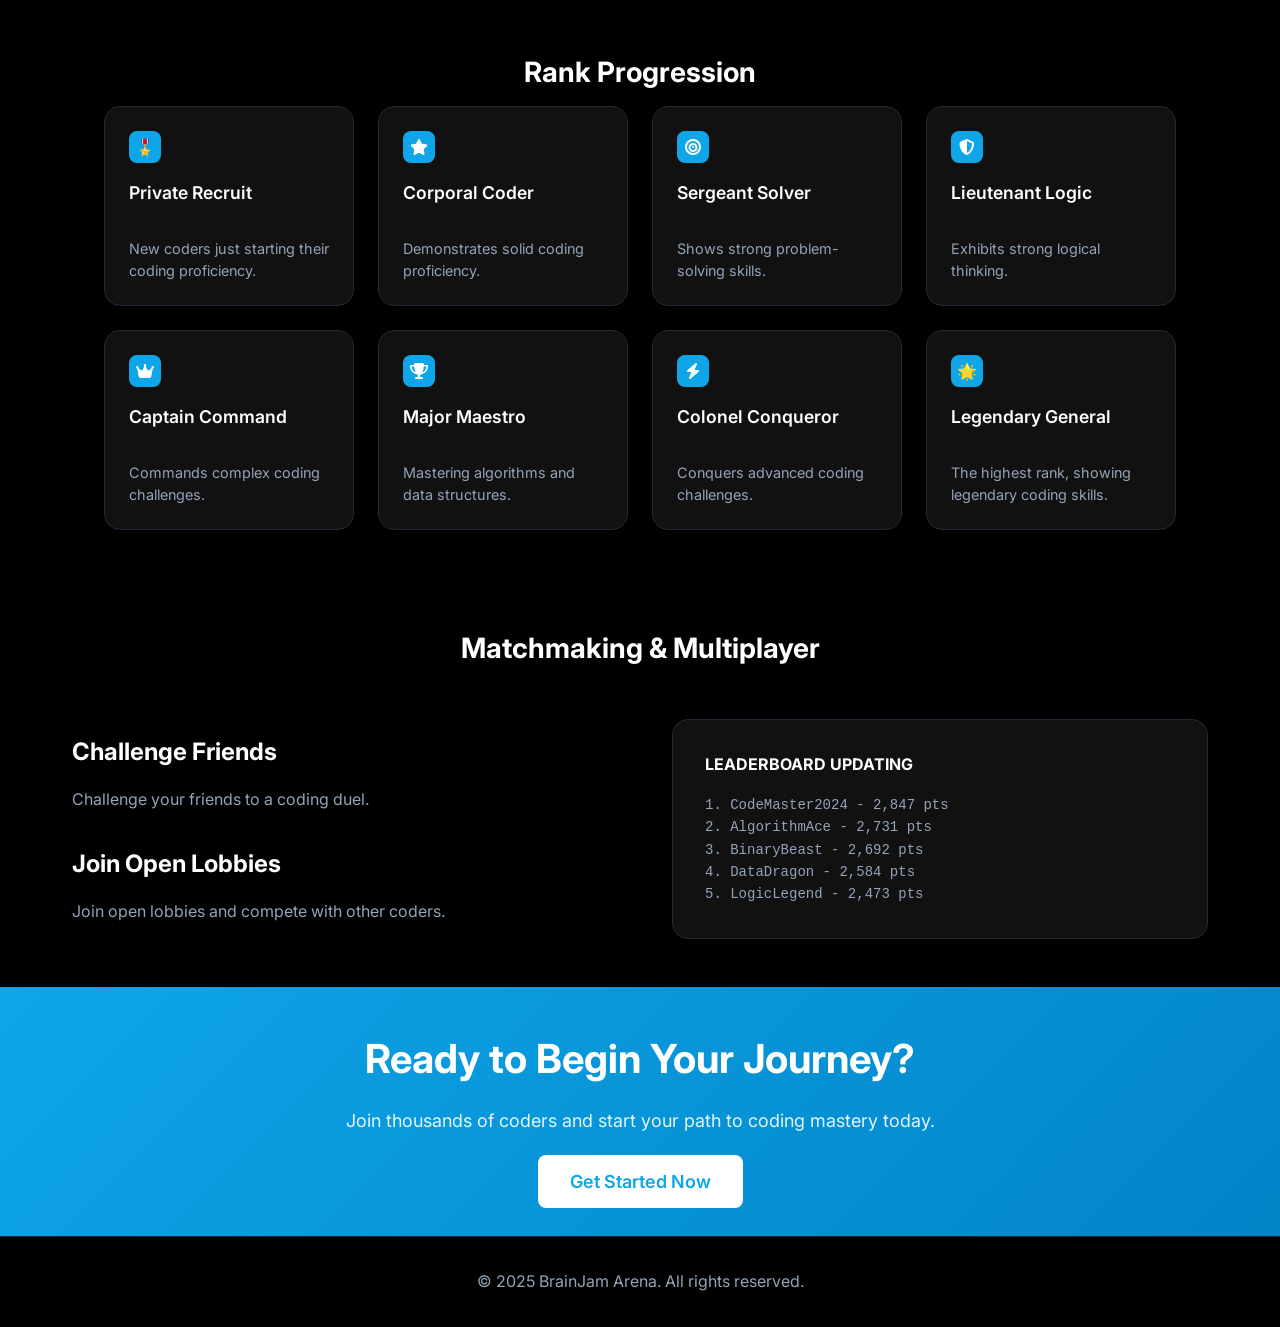
==== commit 0a501466: "Add star user feature" ====
--- a/public/index.html
+++ b/public/index.html
@@ -6,12 +6,13 @@
     <title>BrainJam Arena - Train. Compete. Conquer the Code.</title>
     <link rel="stylesheet" href="css/home.css">
     <link href="https://fonts.googleapis.com/css2?family=Inter:wght@300;400;500;600;700;800&display=swap" rel="stylesheet">
+    <link rel="stylesheet" href="https://cdnjs.cloudflare.com/ajax/libs/font-awesome/6.4.0/css/all.min.css">
 </head>
 <body>
     <!-- Header Navigation -->
     <header class="header">
         <nav class="nav-container">
-            <a href="/" class="logo">🧠 BrainJam Arena</a>
+            <a href="/" class="logo"><i class="fas fa-brain"></i> BrainJam Arena</a>
             <ul class="nav-links">
                 <li><a href="#about">About</a></li>
                 <li><a href="#contact">Contact</a></li>
@@ -55,13 +56,13 @@
                 </div>
                 
                 <div class="feature-card">
-                    <div class="feature-icon">📊</div>
+                    <div class="feature-icon"><i class="fas fa-chart-line"></i></div>
                     <h3 class="feature-title">Structured Progression</h3>
                     <p class="feature-description">Advance through military-style ranks, from Private Recruit to Legendary General.</p>
                 </div>
                 
                 <div class="feature-card">
-                    <div class="feature-icon">🏆</div>
+                    <div class="feature-icon"><i class="fas fa-trophy"></i></div>
                     <h3 class="feature-title">Prove Your Mettle</h3>
                     <p class="feature-description">Earn your place among the elite coders and showcase your skills on dynamic leaderboards.</p>
                 </div>
@@ -100,13 +101,13 @@
                 </div>
                 
                 <div class="feature-card">
-                    <div class="feature-icon">📊</div>
+                    <div class="feature-icon"><i class="fas fa-chart-bar"></i></div>
                     <h3 class="feature-title">Interactive Dashboards</h3>
                     <p class="feature-description">Comprehensive stats with interactive graphs and stats.</p>
                 </div>
                 
                 <div class="feature-card">
-                    <div class="feature-icon">🏅</div>
+                    <div class="feature-icon"><i class="fas fa-medal"></i></div>
                     <h3 class="feature-title">Military Rank Progression</h3>
                     <p class="feature-description">Progress through structured ranks based on your coding skills.</p>
                 </div>
@@ -127,37 +128,37 @@
                 </div>
                 
                 <div class="rank-card">
-                    <div class="rank-icon">⭐</div>
+                    <div class="rank-icon"><i class="fas fa-star"></i></div>
                     <h3 class="rank-title">Corporal Coder</h3>
                     <p class="rank-description">Demonstrates solid coding proficiency.</p>
                 </div>
                 
                 <div class="rank-card">
-                    <div class="rank-icon">🎯</div>
+                    <div class="rank-icon"><i class="fas fa-bullseye"></i></div>
                     <h3 class="rank-title">Sergeant Solver</h3>
                     <p class="rank-description">Shows strong problem-solving skills.</p>
                 </div>
                 
                 <div class="rank-card">
-                    <div class="rank-icon">🛡️</div>
+                    <div class="rank-icon"><i class="fas fa-shield-alt"></i></div>
                     <h3 class="rank-title">Lieutenant Logic</h3>
                     <p class="rank-description">Exhibits strong logical thinking.</p>
                 </div>
                 
                 <div class="rank-card">
-                    <div class="rank-icon">👑</div>
+                    <div class="rank-icon"><i class="fas fa-crown"></i></div>
                     <h3 class="rank-title">Captain Command</h3>
                     <p class="rank-description">Commands complex coding challenges.</p>
                 </div>
                 
                 <div class="rank-card">
-                    <div class="rank-icon">🏆</div>
+                    <div class="rank-icon"><i class="fas fa-trophy"></i></div>
                     <h3 class="rank-title">Major Maestro</h3>
                     <p class="rank-description">Mastering algorithms and data structures.</p>
                 </div>
                 
                 <div class="rank-card">
-                    <div class="rank-icon">⚡</div>
+                    <div class="rank-icon"><i class="fas fa-bolt"></i></div>
                     <h3 class="rank-title">Colonel Conqueror</h3>
                     <p class="rank-description">Conquers advanced coding challenges.</p>
                 </div>
--- a/public/css/home.css
+++ b/public/css/home.css
@@ -35,12 +35,13 @@
 }
 
 .nav-container {
-    max-width: 1000px;
+    max-width: 1200px;
     margin: 0 auto;
     display: flex;
     justify-content: space-between;
     align-items: center;
-    padding: 0 1.5rem;
+    padding: 0 2rem;
+    width: 100%;
 }
 
 .logo {
@@ -48,13 +49,17 @@
     font-weight: 700;
     color: var(--text-light);
     text-decoration: none;
+    flex-shrink: 0;
 }
 
 .nav-links {
     display: flex;
     list-style: none;
-    gap: 2rem;
+    gap: 3rem;
     align-items: center;
+    flex: 1;
+    justify-content: flex-end;
+    margin: 0;
 }
 
 .nav-links a {
@@ -219,9 +224,9 @@
 }
 
 .container {
-    max-width: 1000px;
+    max-width: 1200px;
     margin: 0 auto;
-    padding: 0 1.5rem;
+    padding: 0 2rem;
 }
 
 .section-title {
@@ -240,36 +245,36 @@
 
 .features-grid {
     display: grid;
-    grid-template-columns: repeat(3, 1fr);
+    grid-template-columns: repeat(4, 1fr);
     gap: 1.5rem;
     margin-bottom: 2.5rem;
-    max-width: 800px;
+    max-width: 1200px;
     margin-left: auto;
     margin-right: auto;
+    padding: 0 2rem;
 }
 
 .features-overview-grid {
     display: grid;
-    grid-template-columns: repeat(3, 1fr);
+    grid-template-columns: repeat(4, 1fr);
     gap: 1.5rem;
     margin-bottom: 2.5rem;
-    max-width: 800px;
+    max-width: 1200px;
     margin-left: auto;
     margin-right: auto;
+    padding: 0 2rem;
 }
 
 .feature-card {
     background: var(--card-bg);
     padding: 1.5rem;
-    aspect-ratio: 1;
     display: flex;
     flex-direction: column;
-    align-items: center;
-    justify-content: center;
-    text-align: center;
+    text-align: left;
     border-radius: 1rem;
     border: 1px solid var(--border-gray);
     transition: transform 0.3s ease, border-color 0.3s ease;
+    min-height: 200px;
 }
 
 .feature-card:hover {
@@ -278,15 +283,16 @@
 }
 
 .feature-icon {
-    width: 2.5rem;
-    height: 2.5rem;
+    width: 2rem;
+    height: 2rem;
     background: var(--primary-color);
     border-radius: 0.5rem;
     display: flex;
     align-items: center;
     justify-content: center;
-    margin-bottom: 0.75rem;
-    font-size: 1.25rem;
+    margin-bottom: 1rem;
+    font-size: 1rem;
+    flex-shrink: 0;
 }
 
 .feature-title {
@@ -309,10 +315,11 @@
 
 .ranking-grid {
     display: grid;
-    grid-template-columns: repeat(3, 1fr);
+    grid-template-columns: repeat(4, 1fr);
     gap: 1.5rem;
-    max-width: 800px;
+    max-width: 1200px;
     margin: 0 auto;
+    padding: 0 2rem;
 }
 
 .rank-card {
@@ -320,13 +327,11 @@
     padding: 1.5rem;
     border-radius: 1rem;
     border: 1px solid var(--border-gray);
-    aspect-ratio: 1;
     display: flex;
     flex-direction: column;
-    align-items: center;
-    justify-content: center;
-    text-align: center;
+    text-align: left;
     transition: transform 0.3s ease, border-color 0.3s ease;
+    min-height: 200px;
 }
 
 .rank-card:hover {
@@ -335,15 +340,16 @@
 }
 
 .rank-icon {
-    width: 2.5rem;
-    height: 2.5rem;
+    width: 2rem;
+    height: 2rem;
     background: var(--primary-color);
     border-radius: 0.5rem;
     display: flex;
     align-items: center;
     justify-content: center;
-    margin-bottom: 0.75rem;
-    font-size: 1.25rem;
+    margin-bottom: 1rem;
+    font-size: 1rem;
+    flex-shrink: 0;
 }
 
 .rank-title {
@@ -394,10 +400,19 @@
 @media (max-width: 768px) {
     .nav-container {
         padding: 0 1rem;
+        flex-direction: column;
+        gap: 1rem;
     }
     
     .nav-links {
-        gap: 0.75rem;
+        gap: 1.5rem;
+        justify-content: center;
+        margin: 0;
+        flex-wrap: wrap;
+    }
+    
+    .nav-links li:last-child {
+        margin-left: 0;
     }
     
     .hero {
@@ -435,14 +450,16 @@
     
     .features-grid {
         grid-template-columns: repeat(2, 1fr);
-        gap: 1rem;
-        max-width: 400px;
+        gap: 1.5rem;
+        max-width: 100%;
+        padding: 0 1rem;
     }
     
     .features-overview-grid {
         grid-template-columns: repeat(2, 1fr);
-        gap: 1rem;
-        max-width: 400px;
+        gap: 1.5rem;
+        max-width: 100%;
+        padding: 0 1rem;
     }
     
     .feature-card {
@@ -451,8 +468,9 @@
     
     .ranking-grid {
         grid-template-columns: repeat(2, 1fr);
-        gap: 1rem;
-        max-width: 400px;
+        gap: 1.5rem;
+        max-width: 100%;
+        padding: 0 1rem;
     }
     
     .rank-card {
@@ -496,16 +514,22 @@
 @media (max-width: 1024px) and (min-width: 769px) {
     .features-grid {
         grid-template-columns: repeat(2, 1fr);
-        max-width: 600px;
+        gap: 1.5rem;
+        max-width: 900px;
+        padding: 0 1.5rem;
     }
     
     .features-overview-grid {
         grid-template-columns: repeat(2, 1fr);
-        max-width: 600px;
+        gap: 1.5rem;
+        max-width: 900px;
+        padding: 0 1.5rem;
     }
     
     .ranking-grid {
-        grid-template-columns: repeat(3, 1fr);
-        max-width: 700px;
+        grid-template-columns: repeat(2, 1fr);
+        gap: 1.5rem;
+        max-width: 900px;
+        padding: 0 1.5rem;
     }
 }
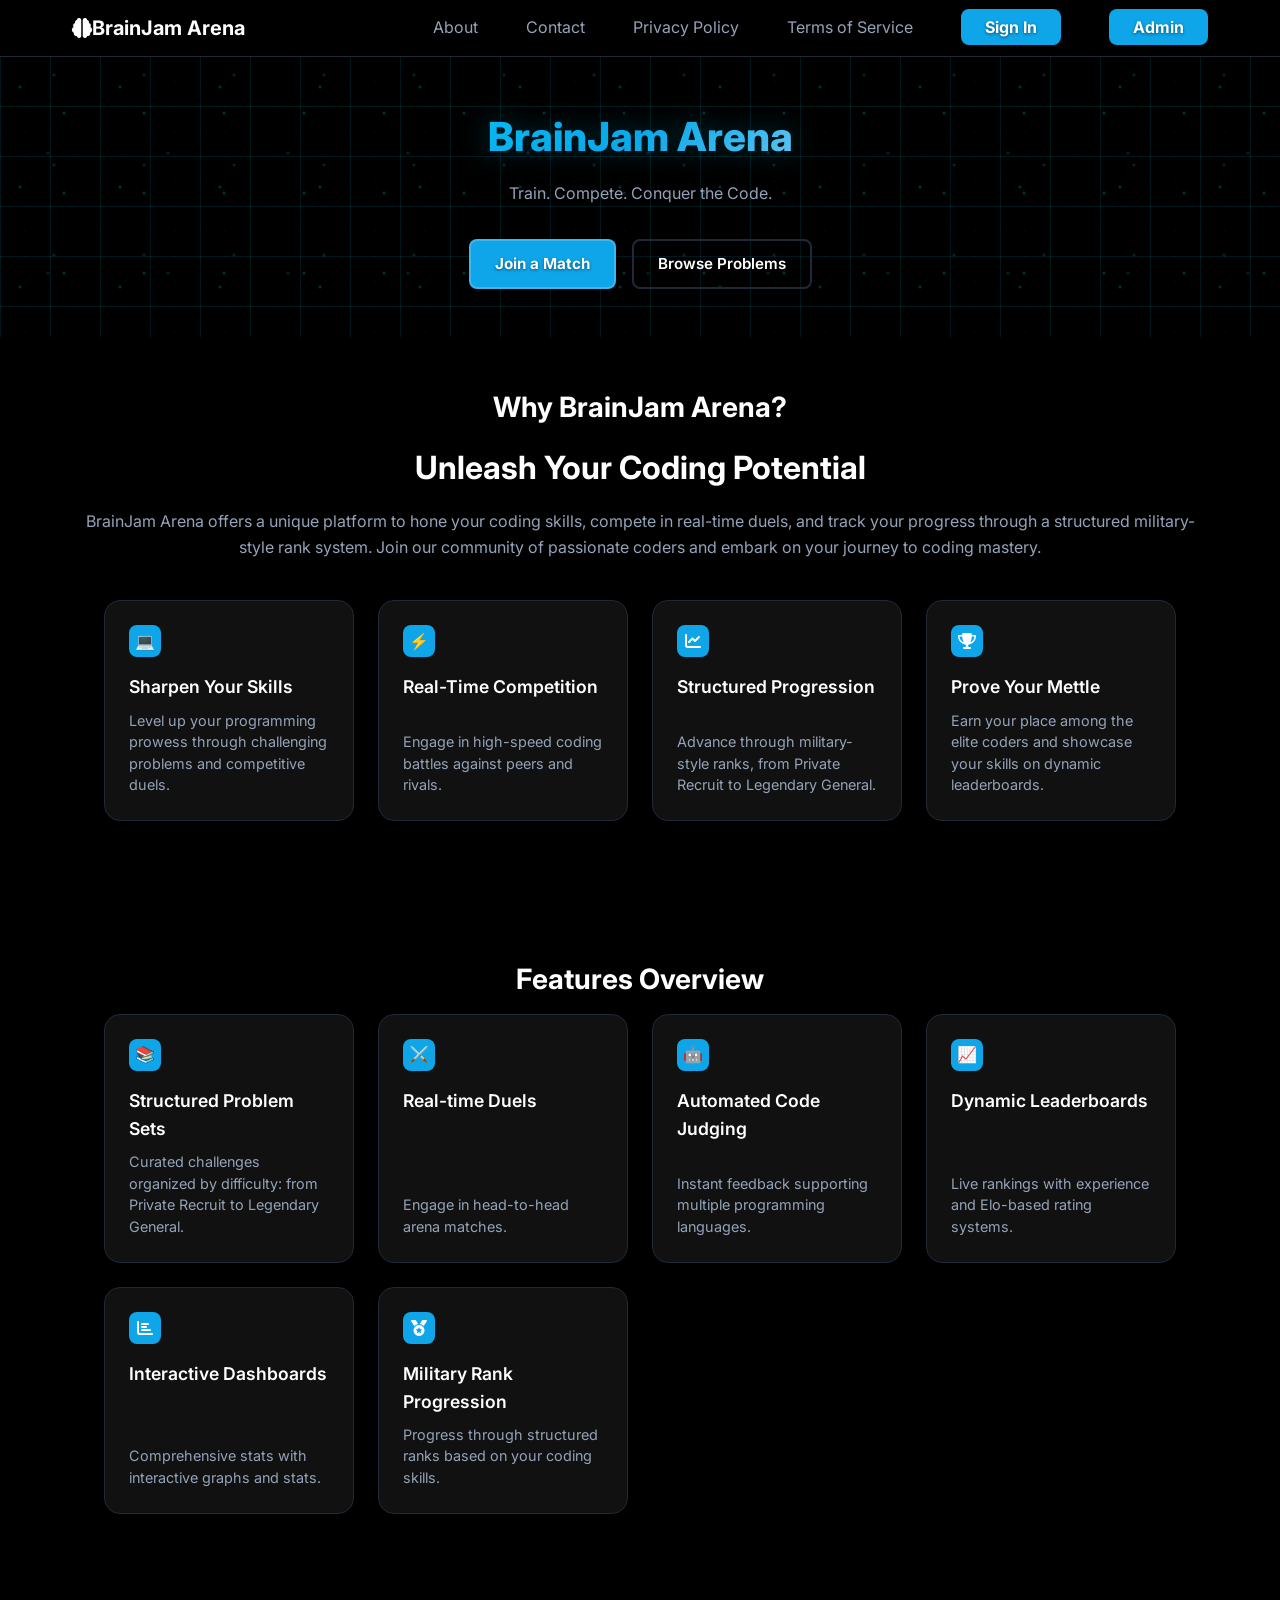
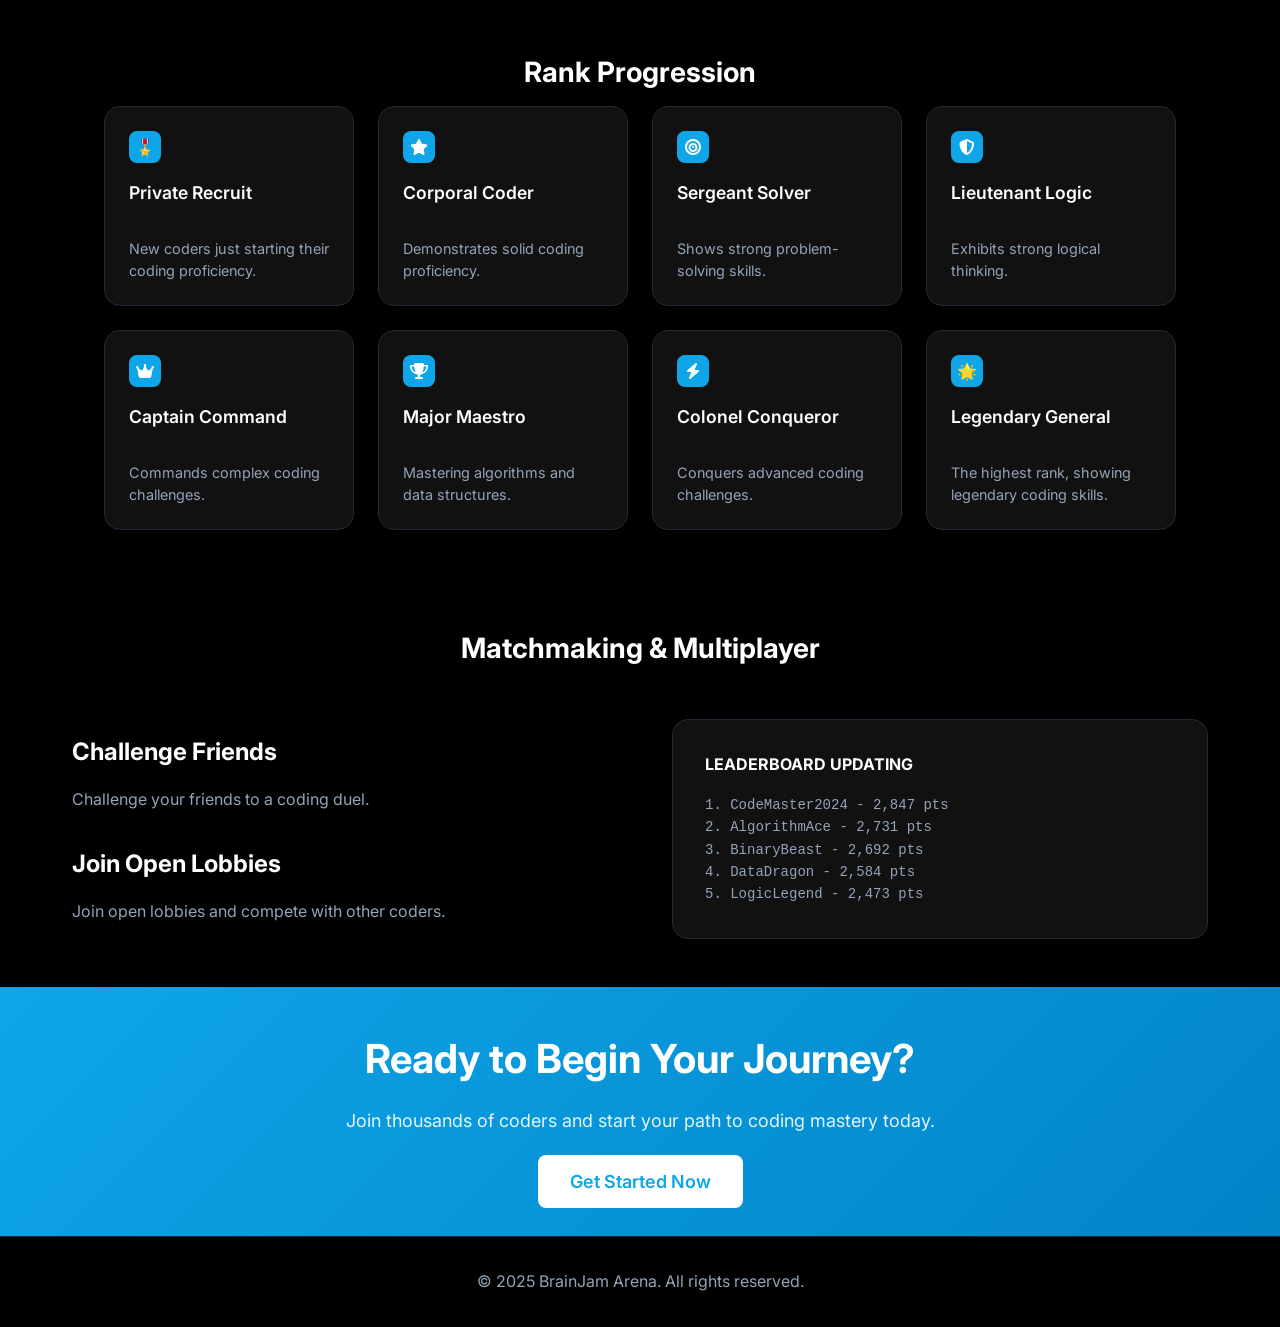
==== commit d04b39df: "add admin section" ====
--- a/public/index.html
+++ b/public/index.html
@@ -12,13 +12,14 @@
     <!-- Header Navigation -->
     <header class="header">
         <nav class="nav-container">
-            <a href="/" class="logo"><i class="fas fa-brain"></i> BrainJam Arena</a>
+            <a href="/" class="logo"><i class="fas fa-brain"></i>BrainJam Arena</a>
             <ul class="nav-links">
                 <li><a href="#about">About</a></li>
                 <li><a href="#contact">Contact</a></li>
                 <li><a href="#privacy">Privacy Policy</a></li>
                 <li><a href="#terms">Terms of Service</a></li>
                 <li><a href="/login.html" class="sign-up-btn">Sign In</a></li>
+                <li><a href="admin/dashboard/dashboard.html" class="sign-up-btn">Admin</a></li>
             </ul>
         </nav>
     </header>
